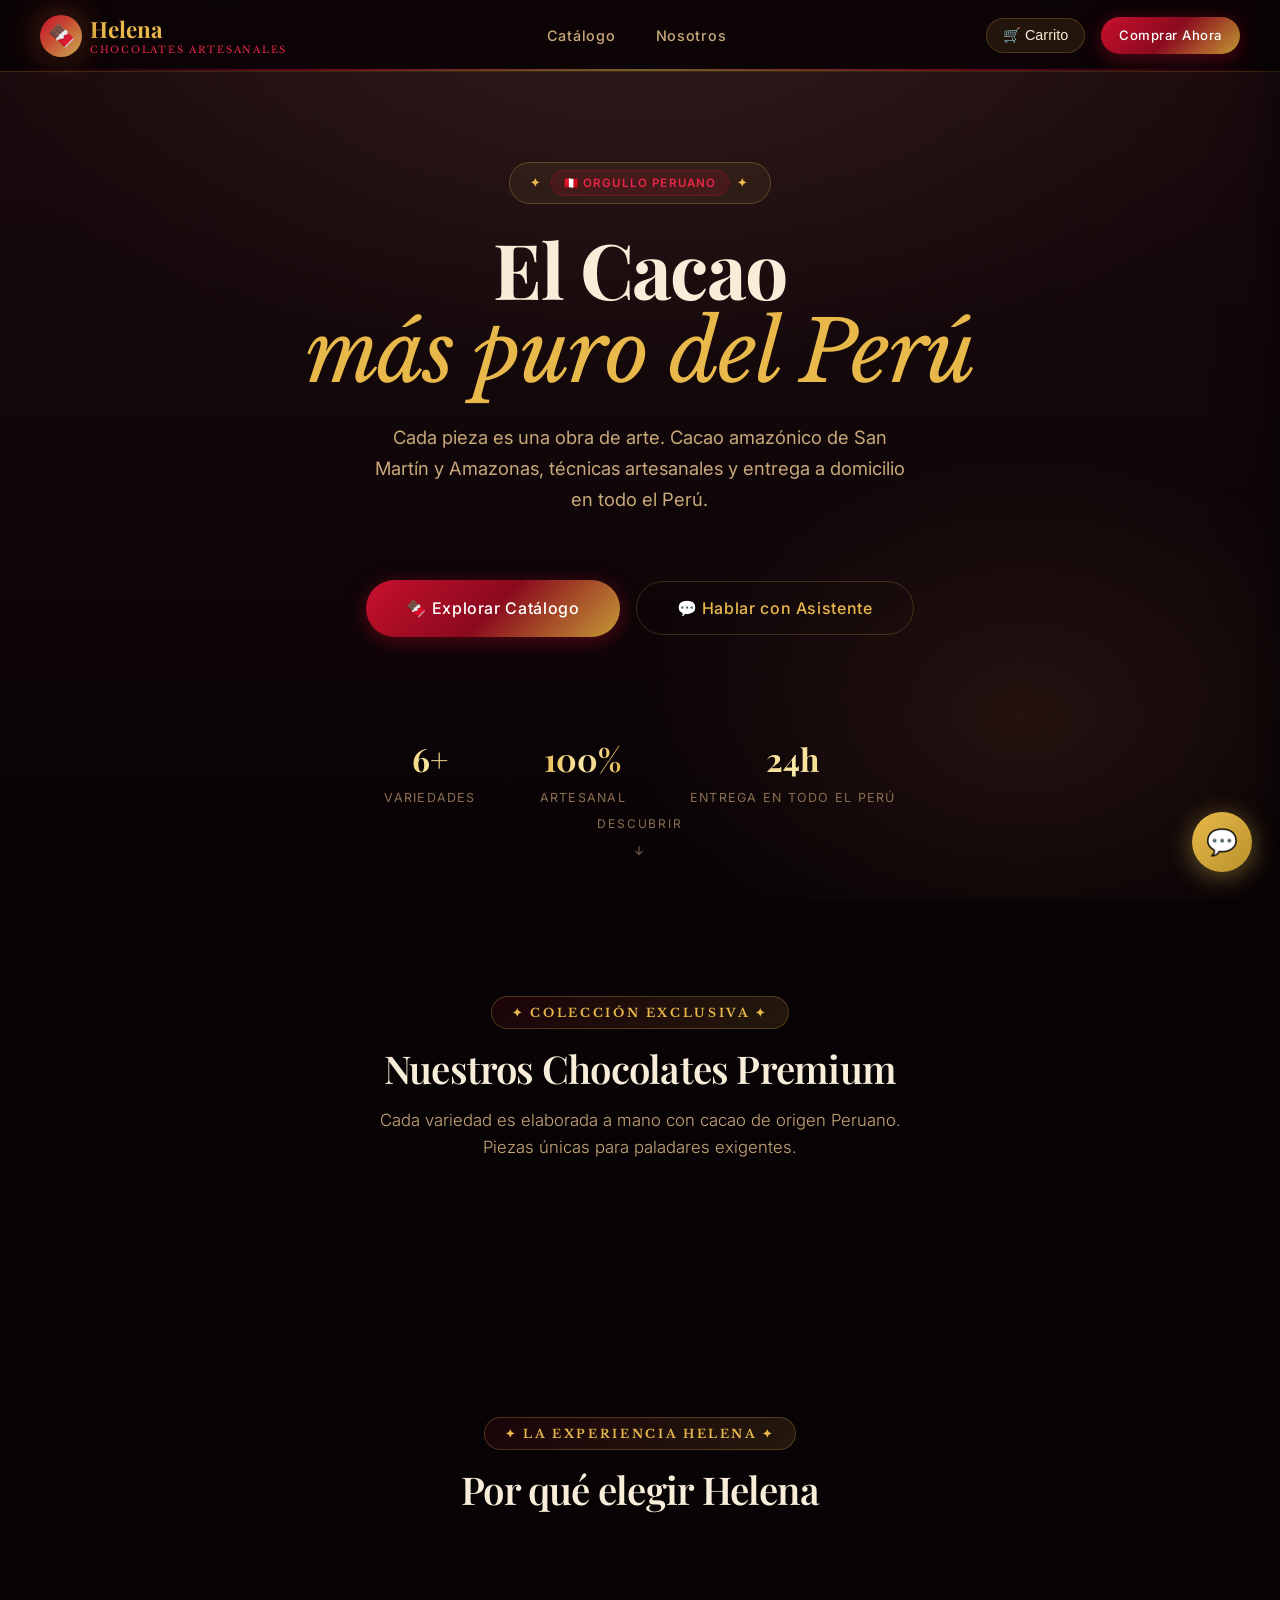
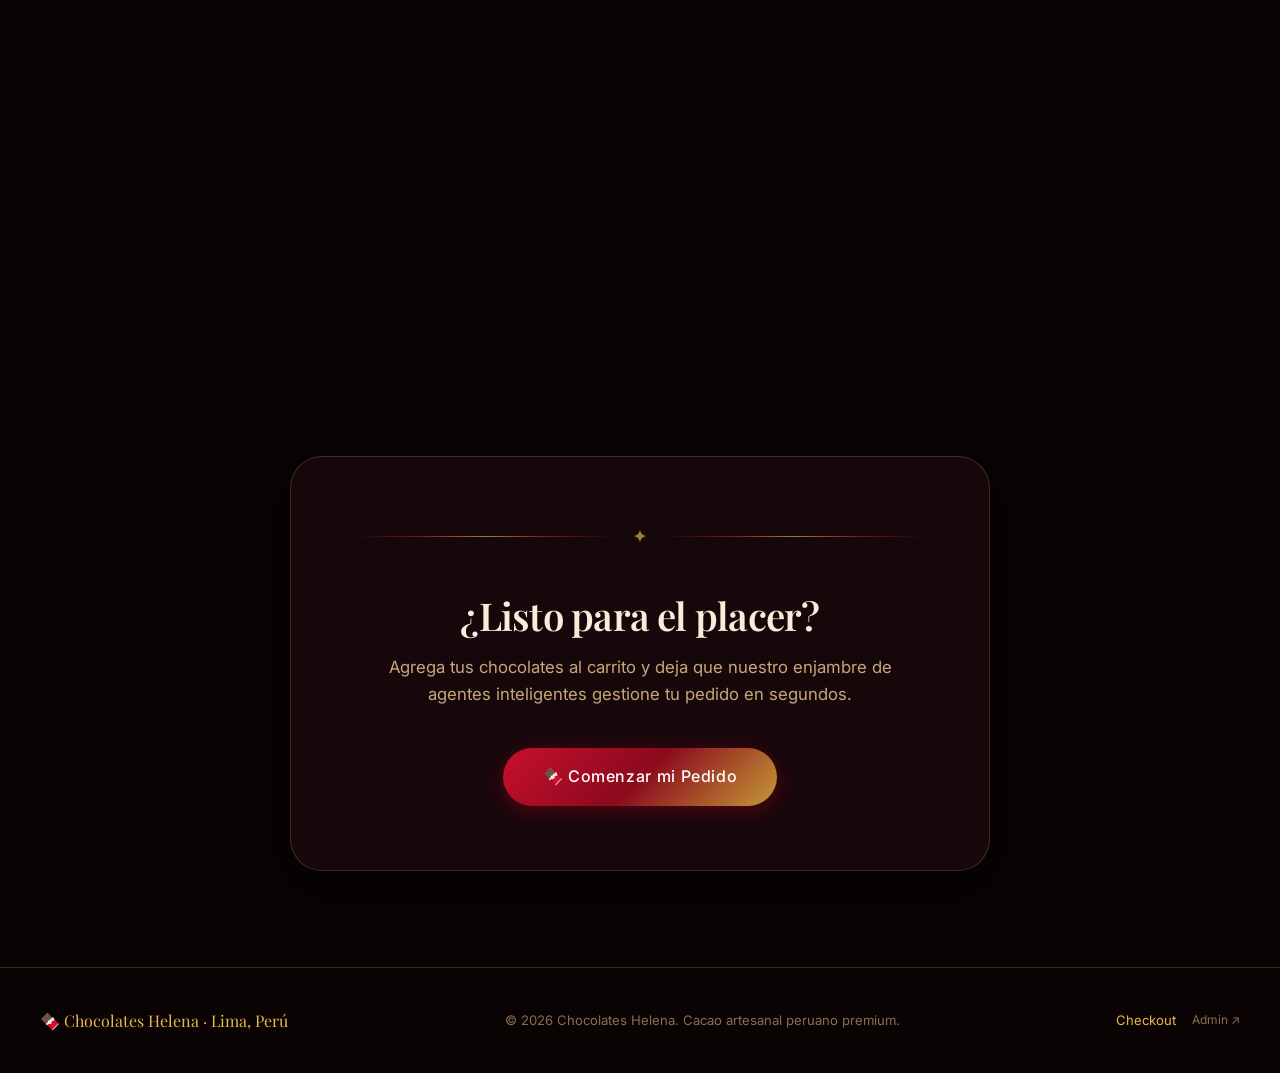
==== frontend/index.html @ 7be3026b "Estructura inicial del proyecto" ====
<!DOCTYPE html>
<html lang="es">

<head>
  <meta charset="UTF-8">
  <meta name="viewport" content="width=device-width, initial-scale=1.0">
  <meta name="description"
    content="Chocolates Helena — Chocolates artesanales premium del Perú. Cacao amazónico de San Martín y Amazonas. Trufas, bombones y tabletas con entrega a domicilio en Lima.">
  <title>Chocolates Helena — Artesanía en Cacao Peruano Premium</title>
  <link rel="stylesheet" href="css/main.css">
  <link rel="stylesheet" href="css/animations.css">
  <link rel="stylesheet" href="css/catalog.css">
  <link rel="stylesheet" href="css/chat.css">
</head>

<body>

  <!-- ═══════════════════ NAVBAR ═══════════════════ -->
  <nav class="navbar" id="navbar">
    <a href="index.html" class="nav-logo">
      <div class="nav-logo-icon">🍫</div>
      <div>
        <span class="nav-logo-text">Helena</span>
        <span class="nav-logo-subtitle">Chocolates Artesanales</span>
      </div>
    </a>
    <ul class="nav-links">
      <li><a href="#catalogo">Catálogo</a></li>
      <li><a href="#nosotros">Nosotros</a></li>
    </ul>
    <div class="nav-actions">
      <button class="cart-btn" onclick="UI.toggleCart()" id="cart-nav-btn">
        🛒 Carrito
        <span class="cart-count" id="cart-count-nav" style="display:none">0</span>
      </button>
      <a href="checkout.html" class="btn btn-primary btn-sm">Comprar Ahora</a>
    </div>
  </nav>

  <!-- ═══════════════════ HERO ═══════════════════ -->
  <section class="hero" id="inicio">
    <div class="hero-bg"></div>
    <div class="hero-particles" id="particles"></div>
    <div class="hero-content">
      <div class="hero-label">
        <span>✦</span>
        <span class="peru-flag-badge">🇵🇪 Orgullo Peruano</span>
        <span>✦</span>
      </div>
      <h1 class="hero-title">
        El Cacao<br>
        <span class="line-2">más puro del Perú</span>
      </h1>
      <p class="hero-subtitle">
        Cada pieza es una obra de arte. Cacao amazónico de San Martín y Amazonas,
        técnicas artesanales y entrega a domicilio en todo el Perú.
      </p>
      <div class="hero-actions">
        <a href="#catalogo" class="btn btn-primary btn-lg">
          🍫 Explorar Catálogo
        </a>
        <button class="btn btn-secondary btn-lg" onclick="UI.toggleChat()">
          💬 Hablar con Asistente
        </button>
      </div>
      <div class="hero-stats">
        <div class="hero-stat">
          <span class="hero-stat-number gold-shimmer">6+</span>
          <span class="hero-stat-label">Variedades</span>
        </div>
        <div class="hero-stat">
          <span class="hero-stat-number gold-shimmer">100%</span>
          <span class="hero-stat-label">Artesanal</span>
        </div>
        <div class="hero-stat">
          <span class="hero-stat-number gold-shimmer">24h</span>
          <span class="hero-stat-label">Entrega en todo el Perú</span>
        </div>
      </div>
    </div>
    <div class="hero-scroll">
      <span>Descubrir</span>
      <span>↓</span>
    </div>
  </section>

  <!-- ═══════════════════ CATÁLOGO ═══════════════════ -->
  <section class="catalog-section" id="catalogo">
    <div class="container">
      <div class="section-header">
        <span class="section-label">✦ Colección Exclusiva ✦</span>
        <h2 class="section-title">Nuestros Chocolates Premium</h2>
        <p class="section-subtitle">Cada variedad es elaborada a mano con cacao de origen Peruano. Piezas únicas para
          paladares exigentes.</p>
      </div>
      <div class="catalog-grid" id="catalog-grid">
        <!-- Renderizado por catalog.js -->
      </div>
    </div>
  </section>

  <!-- ═══════════════════ FEATURES ═══════════════════ -->
  <section class="features-section" id="nosotros">
    <div class="container">
      <div class="section-header">
        <span class="section-label">✦ La Experiencia Helena ✦</span>
        <h2 class="section-title">Por qué elegir Helena</h2>
      </div>
      <div class="features-grid">
        <div class="glass-card feature-card reveal">
          <span class="feature-icon">🌿</span>
          <div class="feature-title">Cacao Amazónico</div>
          <p class="feature-desc">Cacao cultivado en San Martín y Amazonas, Perú. Del árbol a tu mesa, trazabilidad
            garantizada.</p>
        </div>
        <div class="glass-card feature-card reveal delay-100">
          <span class="feature-icon">👨‍🍳</span>
          <div class="feature-title">Maestros Chocolateros</div>
          <p class="feature-desc">Cada pieza elaborada por artesanos peruanos con décadas de experiencia en chocolatería
            fina.</p>
        </div>
        <div class="glass-card feature-card reveal delay-200">
          <span class="feature-icon">🚚</span>
          <div class="feature-title">Entrega en Lima</div>
          <p class="feature-desc">Delivery inteligente con cálculo de ruta en tiempo real. Tu pedido fresco en
            Miraflores, Surco, San Isidro y más.</p>
        </div>
        <div class="glass-card feature-card reveal delay-300">
          <span class="feature-icon">🔒</span>
          <div class="feature-title">Pago Seguro</div>
          <p class="feature-desc">Pasarela de pagos encriptada. Tus datos siempre protegidos con tecnología premium.</p>
        </div>
      </div>
    </div>
  </section>

  <!-- ═══════════════════ CTA ═══════════════════ -->
  <section style="padding: var(--space-3xl) 0">
    <div class="container text-center">
      <div class="glass-panel" style="padding: var(--space-2xl); max-width: 700px; margin: 0 auto;">
        <div class="ornament-divider" style="margin-bottom: var(--space-xl)">✦</div>
        <h2 style="margin-bottom: var(--space-md)">¿Listo para el placer?</h2>
        <p style="color: var(--text-secondary); margin-bottom: var(--space-xl); font-size: 1.05rem">
          Agrega tus chocolates al carrito y deja que nuestro enjambre de agentes inteligentes gestione tu pedido en
          segundos.
        </p>
        <a href="#catalogo" class="btn btn-primary btn-lg">🍫 Comenzar mi Pedido</a>
      </div>
    </div>
  </section>

  <!-- ═══════════════════ FOOTER ═══════════════════ -->
  <footer class="footer">
    <div class="container footer-inner">
      <div class="footer-brand">🍫 Chocolates Helena · Lima, Perú</div>
      <div class="footer-copy">© 2026 Chocolates Helena. Cacao artesanal peruano premium.</div>
      <div style="display:flex;gap:var(--space-md);font-size:0.82rem;color:var(--text-muted)">
        <a href="checkout.html" style="color:var(--gold);text-decoration:none">Checkout</a>
        <a href="admin.html" style="color:var(--text-muted);text-decoration:none;font-size:0.75rem">Admin ↗</a>
      </div>
    </div>
  </footer>

  <!-- ═══════════════════ CART PANEL ═══════════════════ -->
  <div class="cart-overlay" id="cart-overlay" onclick="UI.toggleCart()"></div>
  <div class="cart-panel" id="cart-panel">
    <div class="cart-header">
      <span class="cart-title">🛒 Mi Carrito</span>
      <button class="btn btn-ghost btn-sm" onclick="UI.toggleCart()">✕</button>
    </div>
    <div class="cart-items" id="cart-items">
      <div class="cart-empty" id="cart-empty">
        <span class="cart-empty-icon">🛒</span>
        <span style="color:var(--text-muted);font-size:0.9rem">Tu carrito está vacío</span>
        <p style="color:var(--text-muted);font-size:0.82rem">Explora nuestro catálogo y agrega tus chocolates favoritos.
        </p>
      </div>
    </div>
    <div class="cart-footer">
      <div class="cart-total-row">
        <span class="cart-total-label">Total</span>
        <span class="cart-total-amount" id="cart-total">$0 COP</span>
      </div>
      <a href="checkout.html" class="btn btn-primary w-full" onclick="UI.toggleCart()">
        💳 Proceder al Checkout
      </a>
      <button class="btn btn-ghost w-full btn-sm" onclick="Cart.clear(); UI.showToast('Carrito vaciado','info')">
        🗑️ Vaciar Carrito
      </button>
    </div>
  </div>

  <!-- ═══════════════════ CHAT WIDGET ═══════════════════ -->
  <button class="chat-toggle" id="chat-toggle-btn" onclick="UI.toggleChat()">💬</button>
  <div class="chat-panel" id="chat-panel">
    <div class="chat-header">
      <div class="chat-avatar-header">🍫</div>
      <div class="chat-agent-info">
        <span class="chat-agent-name">Asistente Helena</span>
        <span class="chat-agent-status">En línea • Agente de Atención</span>
      </div>
    </div>
    <div class="chat-messages" id="chat-messages"></div>
    <div class="chat-input-area">
      <input type="text" class="chat-input" id="chat-input" placeholder="Escribe tu mensaje..." autocomplete="off">
      <button class="chat-send-btn" id="chat-send-btn">➤</button>
    </div>
  </div>

  <!-- ═══════════════════ TOAST ═══════════════════ -->
  <div class="toast-container" id="toast-container"></div>

  <!-- ═══════════════════ SCRIPTS ═══════════════════ -->
  <script src="js/config.js"></script>
  <script src="js/state.js"></script>
  <script src="js/geminiAPI.js"></script>
  <script src="js/mcp/postgresMCP.js"></script>
  <script src="js/mcp/paymentMCP.js"></script>
  <script src="js/mcp/mapsMCP.js"></script>
  <script src="js/mcp/emailMCP.js"></script>
  <script src="js/agents/frontAgent.js"></script>
  <script src="js/agents/orderAgent.js"></script>
  <script src="js/agents/paymentAgent.js"></script>
  <script src="js/agents/logisticsAgent.js"></script>
  <script src="js/orchestrator.js"></script>
  <script src="js/catalog.js"></script>
  <script src="js/ui.js"></script>
  <script src="js/geminiConfig.js"></script>
  <script>
    // ── Inicialización ──────────────────────────────────────────
    document.addEventListener('DOMContentLoaded', async () => {
      GeminiConfig.init();
      GeminiConfig.promptIfNeeded();
      UI.initNavbar();
      UI.renderCatalog();
      UI.renderCart();

      // Partículas flotantes en el hero
      const container = document.getElementById('particles');
      for (let i = 0; i < 18; i++) {
        const p = document.createElement('div');
        p.className = 'particle';
        p.style.cssText = `
      left:${Math.random() * 100}%;
      top:${Math.random() * 100}%;
      opacity:${0.1 + Math.random() * 0.4};
      animation-delay:${Math.random() * 4}s;
      animation-duration:${3 + Math.random() * 4}s;
      width:${2 + Math.random() * 5}px;
      height:${2 + Math.random() * 5}px;
    `;
        container.appendChild(p);
      }

      // Sincronizar carrito entre páginas
      SessionState.on('cart:update', () => UI.renderCart());

      // Saludo inicial del agente
      const greet = await Orchestrator.greetUser();
      UI.appendChatMessage('agent', greet);

      // Chat input
      const input = document.getElementById('chat-input');
      const sendBtn = document.getElementById('chat-send-btn');

      async function sendMessage() {
        const msg = input.value.trim();
        if (!msg) return;
        input.value = '';
        UI.appendChatMessage('user', msg);
        const typingEl = UI.appendChatMessage('agent', '', true);
        // No delay artificial — Gemini ya tiene su latencia real
        const response = await Orchestrator.chat(msg);
        typingEl?.remove();
        UI.appendChatMessage('agent', response);
      }

      sendBtn.addEventListener('click', sendMessage);
      input.addEventListener('keydown', e => { if (e.key === 'Enter') sendMessage(); });
    });
  </script>
</body>

</html>
---- frontend/css/main.css ----
@import url('https://fonts.googleapis.com/css2?family=Playfair+Display:ital,wght@0,400;0,600;0,700;1,400;1,600&family=Inter:wght@300;400;500;600&family=Cormorant+Garamond:ital,wght@0,300;0,600;1,300&family=Libre+Baskerville:ital,wght@0,400;0,700;1,400&display=swap');

:root {
  /* ── Paleta Peruana ─────────────────────────────────────── */
  --peru-red:       #C8102E;   /* Rojo Bandera */
  --peru-red-deep:  #8B0A1E;   /* Rojo oscuro */
  --peru-red-light: #E8274A;   /* Rojo vibrante */
  --peru-red-glow:  rgba(200,16,46,0.28);

  /* Tonos chocolate peruano (cacao amazónico) */
  --choc-black:   #080305;
  --choc-deep:    #100608;
  --choc-dark:    #1A0A0D;
  --choc-mid:     #2D1218;
  --choc-warm:    #4A1E25;
  --choc-brown:   #7A3030;
  --choc-mocha:   #9B5C4A;
  --choc-caramel: #B8845A;

  /* Dorado Sol Inca */
  --gold:         #E8B84B;
  --gold-light:   #F5CF6A;
  --gold-pale:    #FAE8A8;
  --gold-deep:    #C49A35;
  --gold-glow:    rgba(232,184,75,0.35);

  /* Cremas y neutros */
  --cream:        #F7EDD8;
  --cream-dark:   #EACFA8;
  --cream-darker: #C8A87A;
  --text-primary:   #F7EDD8;
  --text-secondary: #C8A87A;
  --text-muted:     #8A6E52;

  /* Glassmorphism */
  --glass-bg:     rgba(26,10,13,0.78);
  --glass-border: rgba(232,184,75,0.22);
  --glass-hover:  rgba(232,184,75,0.10);
  --glass-card:   rgba(45,18,24,0.60);
  --glass-red:    rgba(200,16,46,0.12);

  /* Semáforo */
  --success: #4CAF7C;
  --success-bg: rgba(76,175,124,0.15);
  --error:   #E05A4F;
  --error-bg: rgba(224,90,79,0.15);
  --warning: #E8A840;
  --info:    #5AB4E0;

  /* Tipografía */
  --font-display: 'Playfair Display', Georgia, serif;
  --font-body:    'Inter', -apple-system, sans-serif;
  --font-elegant: 'Libre Baskerville', Georgia, serif;
  --font-italic:  'Cormorant Garamond', Georgia, serif;

  /* Espaciado */
  --space-xs: 4px;  --space-sm: 8px;   --space-md: 16px;
  --space-lg: 24px; --space-xl: 40px;  --space-2xl: 64px; --space-3xl: 96px;

  /* Radios */
  --radius-sm: 6px; --radius-md: 12px; --radius-lg: 20px;
  --radius-xl: 32px; --radius-pill: 999px;

  /* Sombras */
  --shadow-sm:   0 2px 8px rgba(0,0,0,0.35);
  --shadow-md:   0 8px 24px rgba(0,0,0,0.45);
  --shadow-lg:   0 16px 48px rgba(0,0,0,0.55);
  --shadow-gold: 0 0 36px rgba(232,184,75,0.28), 0 4px 16px rgba(0,0,0,0.45);
  --shadow-red:  0 0 36px rgba(200,16,46,0.25), 0 4px 20px rgba(0,0,0,0.45);
  --shadow-card: 0 8px 32px rgba(0,0,0,0.50), inset 0 1px 0 rgba(232,184,75,0.10);

  /* Transiciones */
  --t-fast:   0.15s ease;
  --t-smooth: 0.35s cubic-bezier(0.4,0,0.2,1);
  --t-spring: 0.5s cubic-bezier(0.34,1.56,0.64,1);

  --max-width: 1280px;
  --nav-height: 72px;
}

/* ── Reset & Base ───────────────────────────────────────────── */
*,*::before,*::after { box-sizing: border-box; margin: 0; padding: 0; }
html { scroll-behavior: smooth; }

body {
  font-family: var(--font-body);
  background-color: var(--choc-black);
  color: var(--text-primary);
  line-height: 1.6;
  min-height: 100vh;
  overflow-x: hidden;
  -webkit-font-smoothing: antialiased;
}

/* Fondo con degradado peruano sutil */
body::before {
  content: '';
  position: fixed; inset: 0;
  background:
    radial-gradient(ellipse 70% 55% at 15% 8%,  rgba(200,16,46,0.18) 0%, transparent 55%),
    radial-gradient(ellipse 55% 45% at 85% 92%, rgba(26,10,13,0.85) 0%, transparent 60%),
    radial-gradient(ellipse 45% 40% at 55% 45%, rgba(232,184,75,0.05) 0%, transparent 50%),
    radial-gradient(ellipse 80% 70% at 50% 50%, rgba(8,3,5,0.6) 0%, transparent 80%);
  pointer-events: none; z-index: 0;
}

/* Patrón andino sutil en el fondo */
body::after {
  content: '';
  position: fixed; inset: 0;
  background-image: repeating-linear-gradient(
    45deg,
    transparent,
    transparent 40px,
    rgba(200,16,46,0.02) 40px,
    rgba(200,16,46,0.02) 41px
  ),
  repeating-linear-gradient(
    -45deg,
    transparent,
    transparent 40px,
    rgba(232,184,75,0.02) 40px,
    rgba(232,184,75,0.02) 41px
  );
  pointer-events: none; z-index: 0;
}

/* ── Tipografía ─────────────────────────────────────────────── */
h1,h2,h3,h4 {
  font-family: var(--font-display);
  font-weight: 600; line-height: 1.2;
  letter-spacing: -0.02em;
}
h1 { font-size: clamp(2.2rem,5vw,3.8rem); }
h2 { font-size: clamp(1.6rem,3vw,2.4rem); }
h3 { font-size: clamp(1.1rem,2vw,1.5rem); }

.text-gold     { color: var(--gold); }
.text-red      { color: var(--peru-red); }
.text-cream    { color: var(--cream); }
.text-muted    { color: var(--text-muted); }
.display-text  { font-family: var(--font-italic); font-style: italic; font-weight: 300; letter-spacing: 0.05em; }
.elegant-text  { font-family: var(--font-elegant); }

/* ── Navbar ─────────────────────────────────────────────────── */
.navbar {
  position: fixed; top: 0; left: 0; right: 0; height: var(--nav-height); z-index: 1000;
  display: flex; align-items: center; justify-content: space-between; padding: 0 var(--space-xl);
  background: rgba(8,3,5,0.88); backdrop-filter: blur(20px) saturate(1.5);
  border-bottom: 1px solid var(--glass-border);
  transition: background var(--t-smooth);
}
.navbar.scrolled { background: rgba(8,3,5,0.98); }

/* Línea roja peruana bajo el nav */
.navbar::after {
  content: '';
  position: absolute; bottom: 0; left: 0; right: 0; height: 2px;
  background: linear-gradient(90deg, transparent, var(--peru-red), var(--gold), var(--peru-red), transparent);
  opacity: 0.5;
}

.nav-logo { display: flex; align-items: center; gap: var(--space-sm); text-decoration: none; }
.nav-logo-icon {
  width: 42px; height: 42px;
  background: linear-gradient(135deg, var(--peru-red) 0%, var(--gold-deep) 100%);
  border-radius: 50%; display: flex; align-items: center; justify-content: center;
  font-size: 22px; box-shadow: var(--shadow-red), var(--shadow-gold);
  position: relative; overflow: hidden;
}
.nav-logo-icon::after {
  content: '';
  position: absolute; inset: 0;
  background: linear-gradient(135deg, transparent 40%, rgba(255,255,255,0.15) 100%);
  border-radius: 50%;
}

.nav-logo-text     { font-family: var(--font-display); font-size: 1.4rem; font-weight: 700; color: var(--gold); }
.nav-logo-subtitle { font-family: var(--font-elegant); font-size: 0.60rem; color: var(--peru-red-light); letter-spacing: 0.18em; text-transform: uppercase; display: block; margin-top: -5px; }

.nav-links { display: flex; align-items: center; gap: var(--space-xl); list-style: none; }
.nav-links a {
  color: var(--text-secondary); text-decoration: none; font-size: 0.9rem;
  font-weight: 500; letter-spacing: 0.05em; transition: color var(--t-fast); position: relative;
}
.nav-links a::after {
  content: ''; position: absolute; bottom: -4px; left: 0; right: 0; height: 2px;
  background: linear-gradient(90deg, var(--peru-red), var(--gold));
  transform: scaleX(0); transition: transform var(--t-smooth); transform-origin: center;
}
.nav-links a:hover { color: var(--gold); }
.nav-links a:hover::after { transform: scaleX(1); }
.nav-actions { display: flex; align-items: center; gap: var(--space-md); }

/* ── Botones ─────────────────────────────────────────────────── */
.btn {
  display: inline-flex; align-items: center; justify-content: center; gap: var(--space-sm);
  padding: 12px 28px; border-radius: var(--radius-pill); font-family: var(--font-body);
  font-weight: 500; font-size: 0.9rem; letter-spacing: 0.04em; cursor: pointer; border: none;
  transition: all var(--t-smooth); text-decoration: none; white-space: nowrap;
  position: relative; overflow: hidden;
}
.btn::before {
  content: ''; position: absolute; inset: 0;
  background: rgba(255,255,255,0.08); opacity: 0; transition: opacity var(--t-fast);
}
.btn:hover::before { opacity: 1; }

.btn-primary {
  background: linear-gradient(135deg, var(--peru-red) 0%, var(--peru-red-deep) 50%, var(--gold-deep) 100%);
  color: #fff;
  box-shadow: 0 4px 20px rgba(200,16,46,0.4), 0 2px 8px rgba(0,0,0,0.3);
}
.btn-primary:hover { transform: translateY(-2px); box-shadow: 0 8px 32px rgba(200,16,46,0.55), 0 4px 16px rgba(232,184,75,0.3); }
.btn-primary:active { transform: translateY(0); }

.btn-secondary {
  background: transparent; color: var(--gold); border: 1px solid var(--glass-border);
  backdrop-filter: blur(8px);
}
.btn-secondary:hover { border-color: var(--gold); background: var(--glass-hover); transform: translateY(-2px); }

.btn-ghost {
  background: var(--glass-bg); color: var(--text-primary);
  border: 1px solid var(--glass-border); backdrop-filter: blur(12px);
}
.btn-ghost:hover { border-color: var(--gold); color: var(--gold); }

.btn-red {
  background: linear-gradient(135deg, var(--peru-red), var(--peru-red-deep));
  color: #fff; box-shadow: 0 4px 20px rgba(200,16,46,0.4);
}
.btn-red:hover { transform: translateY(-2px); box-shadow: 0 8px 32px rgba(200,16,46,0.6); }

.btn-sm  { padding: 8px 18px; font-size: 0.82rem; }
.btn-lg  { padding: 16px 40px; font-size: 1rem; }

/* ── Cards de Vidrio ─────────────────────────────────────────── */
.glass-card {
  background: var(--glass-card); backdrop-filter: blur(20px) saturate(1.4);
  border: 1px solid var(--glass-border); border-radius: var(--radius-lg);
  box-shadow: var(--shadow-card); transition: all var(--t-smooth);
}
.glass-card:hover {
  border-color: rgba(232,184,75,0.4);
  box-shadow: var(--shadow-gold), 0 0 0 1px rgba(200,16,46,0.1);
  transform: translateY(-4px);
}

.glass-panel {
  background: var(--glass-bg); backdrop-filter: blur(24px) saturate(1.5);
  border: 1px solid var(--glass-border); border-radius: var(--radius-xl);
  box-shadow: var(--shadow-lg);
}

/* ── Encabezados de sección ─────────────────────────────────── */
.section-header { text-align: center; margin-bottom: var(--space-2xl); }
.section-label {
  display: inline-block; font-family: var(--font-elegant); font-size: 0.75rem; font-weight: 700;
  letter-spacing: 0.22em; text-transform: uppercase; color: var(--gold);
  background: linear-gradient(135deg, rgba(200,16,46,0.1), rgba(232,184,75,0.12));
  border: 1px solid rgba(232,184,75,0.25); border-radius: var(--radius-pill);
  padding: 6px 20px; margin-bottom: var(--space-md);
}
.section-title    { margin-bottom: var(--space-md); color: var(--cream); }
.section-subtitle { color: var(--text-secondary); font-size: 1.05rem; max-width: 560px; margin: 0 auto; font-weight: 300; }

/* ── Formularios ─────────────────────────────────────────────── */
.badge {
  display: inline-flex; align-items: center; justify-content: center;
  min-width: 20px; height: 20px; padding: 0 6px; border-radius: var(--radius-pill);
  font-size: 0.72rem; font-weight: 600;
  background: linear-gradient(135deg, var(--peru-red), var(--gold-deep));
  color: #fff;
}

.form-group  { display: flex; flex-direction: column; gap: var(--space-xs); }
.form-label  { font-size: 0.8rem; font-weight: 500; color: var(--text-secondary); letter-spacing: 0.06em; text-transform: uppercase; }
.form-input  {
  background: rgba(45,18,24,0.65); border: 1px solid var(--glass-border);
  border-radius: var(--radius-md); padding: 14px 18px;
  font-family: var(--font-body); font-size: 0.95rem; color: var(--text-primary);
  transition: all var(--t-fast); outline: none; width: 100%;
}
.form-input::placeholder { color: var(--text-muted); }
.form-input:focus {
  border-color: var(--gold);
  background: rgba(45,18,24,0.85);
  box-shadow: 0 0 0 3px rgba(232,184,75,0.12), 0 0 0 1px rgba(200,16,46,0.08);
}
.form-input.error { border-color: var(--error); }

/* ── Toast ───────────────────────────────────────────────────── */
.toast-container {
  position: fixed; bottom: var(--space-xl); right: var(--space-xl);
  z-index: 9000; display: flex; flex-direction: column; gap: var(--space-sm); pointer-events: none;
}
.toast {
  background: var(--glass-bg); backdrop-filter: blur(20px);
  border: 1px solid var(--glass-border); border-radius: var(--radius-lg);
  padding: var(--space-md) var(--space-lg); color: var(--text-primary);
  font-size: 0.9rem; pointer-events: all;
  animation: toastIn 0.4s var(--t-spring) forwards;
  max-width: 320px; display: flex; align-items: center; gap: var(--space-sm);
}
.toast.success { border-color: rgba(76,175,124,0.5); }
.toast.error   { border-color: rgba(200,16,46,0.6); }
@keyframes toastIn {
  from { opacity: 0; transform: translateX(100px) scale(0.9); }
  to   { opacity: 1; transform: translateX(0) scale(1); }
}

/* ── Scrollbar ──────────────────────────────────────────────── */
::-webkit-scrollbar        { width: 5px; height: 5px; }
::-webkit-scrollbar-track  { background: var(--choc-dark); }
::-webkit-scrollbar-thumb  { background: var(--choc-warm); border-radius: var(--radius-pill); }
::-webkit-scrollbar-thumb:hover { background: var(--peru-red); }

/* ── Layout ─────────────────────────────────────────────────── */
.container { max-width: var(--max-width); margin: 0 auto; padding: 0 var(--space-xl); }
.flex      { display: flex; } .flex-col { flex-direction: column; }
.items-center { align-items: center; } .justify-between { justify-content: space-between; }
.justify-center { justify-content: center; }
.gap-sm { gap: var(--space-sm); } .gap-md { gap: var(--space-md); } .gap-lg { gap: var(--space-lg); }
.w-full  { width: 100%; } .text-center { text-align: center; }
section  { position: relative; z-index: 1; }

/* ── Divisor ornamental andino ──────────────────────────────── */
.ornament-divider {
  display: flex; align-items: center; gap: var(--space-md);
  color: var(--gold); font-size: 1.2rem; opacity: 0.65;
}
.ornament-divider::before,.ornament-divider::after {
  content: ''; flex: 1; height: 1px;
  background: linear-gradient(90deg, transparent, var(--peru-red), var(--gold), var(--peru-red), transparent);
}

/* ── Footer ─────────────────────────────────────────────────── */
.footer {
  position: relative; z-index: 1; padding: var(--space-xl) 0;
  border-top: 1px solid var(--glass-border);
  background: rgba(8,3,5,0.9); backdrop-filter: blur(20px);
}
.footer-inner {
  display: flex; align-items: center; justify-content: space-between;
  flex-wrap: wrap; gap: var(--space-md);
}
.footer-brand {
  font-family: var(--font-display); font-size: 1.1rem; color: var(--gold);
  display: flex; align-items: center; gap: var(--space-sm);
}
.footer-copy { font-size: 0.82rem; color: var(--text-muted); }

/* ── Bandera peruana mini decorativa ─────────────────────────── */
.peru-flag-badge {
  display: inline-flex; align-items: center; gap: 6px;
  background: rgba(200,16,46,0.12); border: 1px solid rgba(200,16,46,0.3);
  border-radius: var(--radius-pill); padding: 3px 12px;
  font-size: 0.72rem; color: var(--peru-red-light); font-weight: 600; letter-spacing: 0.1em;
}

/* ── Responsive ─────────────────────────────────────────────── */
@media (max-width: 768px) {
  :root { --nav-height: 60px; }
  .container { padding: 0 var(--space-md); }
  .nav-links { display: none; }
  .navbar { padding: 0 var(--space-md); }
}
---- frontend/css/animations.css ----
/* ── Animations & Keyframes ─────────────────────────────────────── */

@keyframes fadeIn {
  from { opacity: 0; } to { opacity: 1; }
}
@keyframes fadeInUp {
  from { opacity: 0; transform: translateY(30px); }
  to   { opacity: 1; transform: translateY(0); }
}
@keyframes fadeInDown {
  from { opacity: 0; transform: translateY(-20px); }
  to   { opacity: 1; transform: translateY(0); }
}
@keyframes slideInLeft {
  from { opacity: 0; transform: translateX(-40px); }
  to   { opacity: 1; transform: translateX(0); }
}
@keyframes slideInRight {
  from { opacity: 0; transform: translateX(40px); }
  to   { opacity: 1; transform: translateX(0); }
}
@keyframes scaleIn {
  from { opacity: 0; transform: scale(0.85); }
  to   { opacity: 1; transform: scale(1); }
}
@keyframes shimmer {
  0%   { background-position: -200% center; }
  100% { background-position: 200% center; }
}
@keyframes pulse {
  0%,100% { opacity: 1; }
  50%      { opacity: 0.5; }
}
@keyframes pulseGlow {
  0%,100% { box-shadow: 0 0 8px rgba(201,168,76,0.3); }
  50%      { box-shadow: 0 0 24px rgba(201,168,76,0.7); }
}
@keyframes float {
  0%,100% { transform: translateY(0); }
  50%      { transform: translateY(-8px); }
}
@keyframes rotate {
  from { transform: rotate(0deg); }
  to   { transform: rotate(360deg); }
}
@keyframes ripple {
  0%   { transform: scale(0); opacity: 1; }
  100% { transform: scale(4); opacity: 0; }
}
@keyframes typewriter {
  from { width: 0; }
  to   { width: 100%; }
}
@keyframes blinkCursor {
  0%,100% { border-right-color: var(--gold); }
  50%      { border-right-color: transparent; }
}
@keyframes confetti-fall {
  0%   { transform: translateY(-20px) rotate(0deg); opacity: 1; }
  100% { transform: translateY(100vh) rotate(720deg); opacity: 0; }
}
@keyframes heroGradient {
  0%   { background-position: 0% 50%; }
  50%  { background-position: 100% 50%; }
  100% { background-position: 0% 50%; }
}
@keyframes borderGlow {
  0%,100% { border-color: rgba(201,168,76,0.2); }
  50%      { border-color: rgba(201,168,76,0.6); }
}
@keyframes slideUp {
  from { transform: translateY(100%); opacity: 0; }
  to   { transform: translateY(0); opacity: 1; }
}
@keyframes logEntry {
  from { opacity: 0; transform: translateX(-12px); }
  to   { opacity: 1; transform: translateX(0); }
}
@keyframes agentActivate {
  0%   { box-shadow: 0 0 0 0 rgba(201,168,76,0.5); }
  70%  { box-shadow: 0 0 0 12px rgba(201,168,76,0); }
  100% { box-shadow: 0 0 0 0 rgba(201,168,76,0); }
}
@keyframes mcpPing {
  0%   { transform: scale(1); opacity: 1; }
  50%  { transform: scale(1.5); opacity: 0.5; }
  100% { transform: scale(1); opacity: 1; }
}
@keyframes successBounce {
  0%,100% { transform: scale(1); }
  30%      { transform: scale(1.15); }
  60%      { transform: scale(0.95); }
}
@keyframes cardFlip {
  0%   { transform: rotateY(0deg); }
  100% { transform: rotateY(180deg); }
}
@keyframes dotDance {
  0%,80%,100% { transform: scale(0); opacity: 0.3; }
  40%          { transform: scale(1); opacity: 1; }
}
@keyframes progressBar {
  from { width: 0%; }
  to   { width: 100%; }
}
@keyframes mapDraw {
  from { stroke-dashoffset: 1000; }
  to   { stroke-dashoffset: 0; }
}
@keyframes starPop {
  0%   { transform: scale(0) rotate(-30deg); opacity: 0; }
  60%  { transform: scale(1.2) rotate(10deg); opacity: 1; }
  100% { transform: scale(1) rotate(0deg); opacity: 1; }
}

/* ── Animation Utilities ─────────────────────────────────────── */
.animate-fadeIn      { animation: fadeIn 0.5s ease forwards; }
.animate-fadeInUp    { animation: fadeInUp 0.6s ease forwards; }
.animate-fadeInDown  { animation: fadeInDown 0.5s ease forwards; }
.animate-slideLeft   { animation: slideInLeft 0.5s ease forwards; }
.animate-slideRight  { animation: slideInRight 0.5s ease forwards; }
.animate-scaleIn     { animation: scaleIn 0.4s var(--t-spring) forwards; }
.animate-float       { animation: float 3s ease-in-out infinite; }
.animate-pulse       { animation: pulse 2s ease-in-out infinite; }
.animate-pulseGlow   { animation: pulseGlow 2s ease-in-out infinite; }
.animate-rotate      { animation: rotate 1s linear infinite; }

/* Stagger delays */
.delay-100 { animation-delay: 0.1s; }
.delay-200 { animation-delay: 0.2s; }
.delay-300 { animation-delay: 0.3s; }
.delay-400 { animation-delay: 0.4s; }
.delay-500 { animation-delay: 0.5s; }
.delay-600 { animation-delay: 0.6s; }

/* ── Shimmer Loading ─────────────────────────────────────────── */
.shimmer {
  background: linear-gradient(90deg, var(--choc-warm) 25%, var(--choc-brown) 50%, var(--choc-warm) 75%);
  background-size: 200% auto;
  animation: shimmer 1.5s linear infinite;
}

/* ── Gold Shimmer Text ───────────────────────────────────────── */
.gold-shimmer {
  background: linear-gradient(90deg, var(--gold), var(--gold-pale), var(--gold), var(--gold-light), var(--gold));
  background-size: 200% auto;
  -webkit-background-clip: text;
  -webkit-text-fill-color: transparent;
  background-clip: text;
  animation: shimmer 3s linear infinite;
}

/* ── Typing Dots ─────────────────────────────────────────────── */
.typing-dots { display: flex; gap: 4px; align-items: center; }
.typing-dots span {
  width: 7px; height: 7px; border-radius: 50%;
  background: var(--gold); display: inline-block;
  animation: dotDance 1.2s ease-in-out infinite;
}
.typing-dots span:nth-child(1) { animation-delay: 0s; }
.typing-dots span:nth-child(2) { animation-delay: 0.2s; }
.typing-dots span:nth-child(3) { animation-delay: 0.4s; }

/* ── MCP Status Indicator ────────────────────────────────────── */
.mcp-status-dot {
  width: 8px; height: 8px; border-radius: 50%;
  display: inline-block; animation: mcpPing 1.5s ease-in-out infinite;
}
.mcp-status-dot.active  { background: var(--gold); }
.mcp-status-dot.success { background: var(--success); animation: none; }
.mcp-status-dot.error   { background: var(--error); animation: none; }
.mcp-status-dot.pending { background: var(--text-muted); animation: pulse 1.5s infinite; }

/* ── Progress Steps ──────────────────────────────────────────── */
.step-indicator {
  display: flex; align-items: center; gap: 0; margin-bottom: var(--space-2xl);
}
.step {
  display: flex; flex-direction: column; align-items: center; gap: var(--space-xs);
  flex: 1; position: relative;
}
.step-circle {
  width: 40px; height: 40px; border-radius: 50%;
  display: flex; align-items: center; justify-content: center;
  font-size: 0.85rem; font-weight: 600;
  border: 2px solid var(--glass-border);
  background: var(--choc-dark); color: var(--text-muted);
  transition: all var(--t-smooth); z-index: 1;
}
.step.active .step-circle   { border-color: var(--gold); color: var(--gold); background: rgba(201,168,76,0.12); animation: agentActivate 1.5s ease-in-out infinite; }
.step.done   .step-circle   { border-color: var(--success); background: var(--success); color: var(--choc-dark); }
.step-label { font-size: 0.72rem; color: var(--text-muted); text-align: center; transition: color var(--t-fast); }
.step.active .step-label    { color: var(--gold); }
.step.done   .step-label    { color: var(--success); }
.step-connector {
  position: absolute; top: 20px; left: 50%; right: -50%;
  height: 2px; background: var(--glass-border); z-index: 0; transition: background var(--t-smooth);
}
.step.done .step-connector  { background: var(--success); }

/* ── Hover Lift ──────────────────────────────────────────────── */
.hover-lift { transition: transform var(--t-smooth), box-shadow var(--t-smooth); }
.hover-lift:hover { transform: translateY(-6px); box-shadow: var(--shadow-gold); }

/* ── Card Entrance (scroll reveal) ──────────────────────────── */
.reveal { opacity: 0; transform: translateY(24px); transition: opacity 0.6s ease, transform 0.6s ease; }
.reveal.visible { opacity: 1; transform: translateY(0); }
---- frontend/css/catalog.css ----
/* ── Hero Section ─────────────────────────────────────────── */
.hero {
  min-height: 100vh;
  display: flex;
  align-items: center;
  justify-content: center;
  position: relative;
  overflow: hidden;
  padding-top: var(--nav-height);
}

.hero-bg {
  position: absolute; inset: 0; z-index: 0;
  background:
    radial-gradient(ellipse 100% 80% at 50% 0%, rgba(74,44,42,0.5) 0%, transparent 55%),
    radial-gradient(ellipse 60% 60% at 80% 80%, rgba(107,58,42,0.25) 0%, transparent 50%),
    linear-gradient(180deg, var(--choc-dark) 0%, var(--choc-black) 100%);
}

.hero-particles {
  position: absolute; inset: 0; z-index: 0; overflow: hidden;
}

.particle {
  position: absolute;
  width: 4px; height: 4px;
  border-radius: 50%;
  background: var(--gold);
  opacity: 0;
  animation: float 4s ease-in-out infinite;
}

.hero-content {
  position: relative; z-index: 1;
  text-align: center;
  max-width: 780px;
  padding: var(--space-xl);
}

.hero-label {
  display: inline-flex; align-items: center; gap: var(--space-sm);
  font-size: 0.78rem; font-weight: 600; letter-spacing: 0.2em; text-transform: uppercase;
  color: var(--gold);
  background: rgba(201,168,76,0.08);
  border: 1px solid rgba(201,168,76,0.3);
  border-radius: var(--radius-pill);
  padding: 7px 20px;
  margin-bottom: var(--space-lg);
  animation: fadeInDown 0.7s ease forwards;
}

.hero-title {
  font-size: clamp(2.8rem, 6vw, 5.2rem);
  font-weight: 700;
  line-height: 1.05;
  margin-bottom: var(--space-lg);
  animation: fadeInUp 0.8s ease 0.1s both;
}

.hero-title .line-2 {
  font-family: var(--font-elegant);
  font-style: italic;
  font-weight: 300;
  color: var(--gold);
  display: block;
  font-size: 1.1em;
}

.hero-subtitle {
  font-size: 1.15rem;
  color: var(--text-secondary);
  line-height: 1.7;
  margin-bottom: var(--space-2xl);
  max-width: 540px;
  margin-left: auto; margin-right: auto;
  animation: fadeInUp 0.8s ease 0.25s both;
}

.hero-actions {
  display: flex; align-items: center; justify-content: center;
  gap: var(--space-md);
  flex-wrap: wrap;
  animation: fadeInUp 0.8s ease 0.4s both;
}

.hero-stats {
  display: flex; justify-content: center; gap: var(--space-2xl);
  margin-top: var(--space-3xl);
  animation: fadeInUp 0.8s ease 0.55s both;
}

.hero-stat { text-align: center; }
.hero-stat-number { font-family: var(--font-display); font-size: 2rem; font-weight: 700; color: var(--gold); display: block; }
.hero-stat-label  { font-size: 0.78rem; color: var(--text-muted); letter-spacing: 0.1em; text-transform: uppercase; }

.hero-scroll {
  position: absolute; bottom: var(--space-xl); left: 50%; transform: translateX(-50%);
  display: flex; flex-direction: column; align-items: center; gap: var(--space-sm);
  color: var(--text-muted); font-size: 0.75rem; letter-spacing: 0.15em; text-transform: uppercase;
  animation: float 2.5s ease-in-out infinite;
}

/* ── Catalog Section ─────────────────────────────────────── */
.catalog-section {
  padding: var(--space-3xl) 0;
}

.catalog-grid {
  display: grid;
  grid-template-columns: repeat(auto-fill, minmax(320px, 1fr));
  gap: var(--space-lg);
}

/* ── Product Card ────────────────────────────────────────── */
.product-card {
  overflow: hidden;
  cursor: pointer;
  transition: all 0.35s cubic-bezier(0.4,0,0.2,1);
}

.product-card:hover {
  transform: translateY(-8px);
  box-shadow: 0 24px 64px rgba(0,0,0,0.5), 0 0 32px rgba(201,168,76,0.18);
}

.product-img-wrap {
  position: relative;
  height: 220px;
  overflow: hidden;
}

.product-img {
  width: 100%; height: 100%;
  object-fit: cover;
  transition: transform 0.5s ease;
}

.product-card:hover .product-img { transform: scale(1.08); }

.product-badge {
  position: absolute; top: var(--space-md); right: var(--space-md);
  font-size: 0.72rem; font-weight: 700; letter-spacing: 0.08em; text-transform: uppercase;
  padding: 4px 12px; border-radius: var(--radius-pill);
  backdrop-filter: blur(8px);
}
.product-badge.bestseller { background: rgba(201,168,76,0.9); color: var(--choc-dark); }
.product-badge.tropical   { background: rgba(255,160,50,0.85); color: #1A0A05; }
.product-badge.classic    { background: rgba(44,24,16,0.9); color: var(--gold); border: 1px solid var(--gold); }
.product-badge.special    { background: rgba(180,80,140,0.85); color: #fff; }
.product-badge.premium    { background: linear-gradient(135deg,#C9A84C,#E8C870); color: var(--choc-dark); }
.product-badge.spicy      { background: rgba(200,50,30,0.85); color: #fff; }

.product-category-tag {
  position: absolute; top: var(--space-md); left: var(--space-md);
  font-size: 0.68rem; font-weight: 500; letter-spacing: 0.12em; text-transform: uppercase;
  color: var(--text-secondary);
  background: rgba(10,5,4,0.7);
  backdrop-filter: blur(8px);
  border: 1px solid var(--glass-border);
  border-radius: var(--radius-pill);
  padding: 3px 10px;
}

.product-body {
  padding: var(--space-lg);
  display: flex; flex-direction: column; gap: var(--space-sm);
}

.product-name {
  font-family: var(--font-display);
  font-size: 1.15rem;
  font-weight: 600;
  color: var(--cream);
}

.product-desc {
  font-size: 0.88rem;
  color: var(--text-secondary);
  line-height: 1.6;
}

.product-features {
  display: flex; flex-wrap: wrap; gap: var(--space-xs);
  margin: var(--space-xs) 0;
}

.feature-tag {
  font-size: 0.72rem; font-weight: 500;
  color: var(--gold);
  background: rgba(201,168,76,0.08);
  border: 1px solid rgba(201,168,76,0.2);
  border-radius: var(--radius-pill);
  padding: 3px 10px;
}

.product-footer {
  display: flex; align-items: center; justify-content: space-between;
  margin-top: var(--space-sm);
  padding-top: var(--space-sm);
  border-top: 1px solid var(--glass-border);
}

.product-price { display: flex; align-items: baseline; gap: 4px; }
.price-label   { font-size: 0.7rem; color: var(--text-muted); }
.price-amount  { font-family: var(--font-display); font-size: 1.25rem; font-weight: 700; color: var(--gold); }
.price-currency { font-size: 0.75rem; color: var(--text-muted); }

.add-to-cart-btn { transition: all 0.25s ease; }
.add-to-cart-btn.added { background: var(--success); transform: scale(0.95); }

/* ── Cart Panel ──────────────────────────────────────────── */
.cart-overlay {
  position: fixed; inset: 0; z-index: 1100;
  background: rgba(0,0,0,0.6); backdrop-filter: blur(4px);
  opacity: 0; pointer-events: none; transition: opacity var(--t-smooth);
}
.cart-overlay.active { opacity: 1; pointer-events: all; }

.cart-panel {
  position: fixed; top: 0; right: 0; bottom: 0;
  width: min(420px, 100vw); z-index: 1200;
  background: rgba(18,8,7,0.97);
  backdrop-filter: blur(24px);
  border-left: 1px solid var(--glass-border);
  display: flex; flex-direction: column;
  transform: translateX(100%); transition: transform var(--t-smooth);
  box-shadow: -8px 0 40px rgba(0,0,0,0.5);
}
.cart-panel.open { transform: translateX(0); }

.cart-header {
  padding: var(--space-lg) var(--space-xl);
  border-bottom: 1px solid var(--glass-border);
  display: flex; align-items: center; justify-content: space-between;
}
.cart-title { font-family: var(--font-display); font-size: 1.3rem; color: var(--gold); }

.cart-items { flex: 1; overflow-y: auto; padding: var(--space-lg); display: flex; flex-direction: column; gap: var(--space-md); }

.cart-empty {
  display: flex; flex-direction: column; align-items: center; justify-content: center;
  height: 100%; gap: var(--space-md); color: var(--text-muted);
}
.cart-empty-icon { font-size: 3rem; opacity: 0.4; }

.cart-item {
  display: flex; gap: var(--space-md); align-items: flex-start;
  padding: var(--space-md);
  background: rgba(44,24,16,0.4);
  border: 1px solid var(--glass-border);
  border-radius: var(--radius-md);
  transition: border-color var(--t-fast);
}
.cart-item:hover { border-color: rgba(201,168,76,0.4); }
.cart-item-img  { width: 60px; height: 60px; object-fit: cover; border-radius: var(--radius-sm); flex-shrink: 0; }
.cart-item-info { flex: 1; display: flex; flex-direction: column; gap: 4px; }
.cart-item-name { font-size: 0.9rem; font-weight: 500; color: var(--cream); }
.cart-item-price{ font-size: 0.8rem; color: var(--text-muted); }
.cart-item-controls { display: flex; align-items: center; gap: var(--space-sm); margin-top: 4px; }
.qty-btn { width: 24px; height: 24px; border-radius: 50%; border: 1px solid var(--glass-border); background: var(--glass-hover); color: var(--gold); cursor: pointer; font-size: 1rem; display: flex; align-items: center; justify-content: center; transition: all var(--t-fast); }
.qty-btn:hover { border-color: var(--gold); background: rgba(201,168,76,0.2); }
.qty-val { font-size: 0.9rem; font-weight: 600; min-width: 20px; text-align: center; }
.cart-item-subtotal { display: flex; flex-direction: column; align-items: flex-end; gap: var(--space-sm); font-size: 0.9rem; font-weight: 600; color: var(--gold); flex-shrink: 0; }
.cart-remove-btn { background: none; border: none; color: var(--text-muted); cursor: pointer; font-size: 0.85rem; transition: color var(--t-fast); }
.cart-remove-btn:hover { color: var(--error); }

.cart-footer {
  padding: var(--space-lg) var(--space-xl);
  border-top: 1px solid var(--glass-border);
  display: flex; flex-direction: column; gap: var(--space-md);
}
.cart-total-row { display: flex; justify-content: space-between; align-items: center; }
.cart-total-label { color: var(--text-secondary); font-size: 0.9rem; }
.cart-total-amount { font-family: var(--font-display); font-size: 1.4rem; font-weight: 700; color: var(--gold); }

/* ── Cart Button in Navbar ───────────────────────────────── */
.cart-btn {
  position: relative; cursor: pointer;
  background: var(--glass-hover);
  border: 1px solid var(--glass-border);
  border-radius: var(--radius-pill);
  padding: 8px 16px;
  display: flex; align-items: center; gap: var(--space-sm);
  color: var(--text-primary); font-size: 0.9rem;
  transition: all var(--t-fast);
}
.cart-btn:hover { border-color: var(--gold); color: var(--gold); }
.cart-count { background: var(--gold); color: var(--choc-dark); min-width: 20px; height: 20px; border-radius: 50%; font-size: 0.7rem; font-weight: 700; display: flex; align-items: center; justify-content: center; }

/* ── Features / Story Section ─────────────────────────────── */
.features-section { padding: var(--space-3xl) 0; }
.features-grid { display: grid; grid-template-columns: repeat(auto-fill, minmax(240px, 1fr)); gap: var(--space-lg); }
.feature-card { padding: var(--space-xl) var(--space-lg); text-align: center; }
.feature-icon { font-size: 2.5rem; margin-bottom: var(--space-md); display: block; }
.feature-title { font-family: var(--font-display); font-size: 1.1rem; color: var(--gold); margin-bottom: var(--space-sm); }
.feature-desc { font-size: 0.88rem; color: var(--text-secondary); line-height: 1.6; }

/* ── Footer ──────────────────────────────────────────────── */
.footer {
  background: rgba(10,5,4,0.95);
  border-top: 1px solid var(--glass-border);
  padding: var(--space-xl) 0;
}
.footer-inner { display: flex; justify-content: space-between; align-items: center; flex-wrap: wrap; gap: var(--space-md); }
.footer-brand { font-family: var(--font-display); color: var(--gold); font-size: 1rem; }
.footer-copy { color: var(--text-muted); font-size: 0.82rem; }

@media (max-width: 768px) {
  .catalog-grid { grid-template-columns: 1fr; }
  .hero-stats { gap: var(--space-xl); }
  .features-grid { grid-template-columns: repeat(2, 1fr); }
}
---- frontend/css/chat.css ----
/* ── Chat Widget ─────────────────────────────────────────── */
.chat-toggle {
  position: fixed; bottom: 28px; right: 28px; z-index: 1300;
  width: 60px; height: 60px; border-radius: 50%;
  background: linear-gradient(135deg, var(--gold), #B8922A);
  border: none; cursor: pointer;
  display: flex; align-items: center; justify-content: center;
  font-size: 1.6rem;
  box-shadow: 0 4px 24px rgba(201,168,76,0.5), 0 2px 8px rgba(0,0,0,0.4);
  transition: all var(--t-spring);
  animation: pulseGlow 3s ease-in-out infinite;
}
.chat-toggle:hover { transform: scale(1.1); }

.chat-panel {
  position: fixed; bottom: 100px; right: 28px; z-index: 1290;
  width: 360px; height: 500px;
  background: rgba(18,8,7,0.97);
  backdrop-filter: blur(24px);
  border: 1px solid var(--glass-border);
  border-radius: var(--radius-xl);
  display: flex; flex-direction: column;
  overflow: hidden;
  box-shadow: 0 20px 60px rgba(0,0,0,0.6), 0 0 24px rgba(201,168,76,0.12);
  transform: scale(0.85) translateY(20px);
  opacity: 0; pointer-events: none;
  transform-origin: bottom right;
  transition: all var(--t-spring);
}
.chat-panel.open { transform: scale(1) translateY(0); opacity: 1; pointer-events: all; }

.chat-header {
  padding: var(--space-md) var(--space-lg);
  background: linear-gradient(135deg, rgba(74,44,42,0.6), rgba(44,24,16,0.8));
  border-bottom: 1px solid var(--glass-border);
  display: flex; align-items: center; gap: var(--space-sm);
}
.chat-avatar-header { width: 36px; height: 36px; border-radius: 50%; background: linear-gradient(135deg, var(--gold), var(--choc-caramel)); display: flex; align-items: center; justify-content: center; font-size: 1.1rem; flex-shrink: 0; }
.chat-agent-info { flex: 1; }
.chat-agent-name { font-size: 0.9rem; font-weight: 600; color: var(--gold); display: block; }
.chat-agent-status { font-size: 0.72rem; color: var(--success); display: flex; align-items: center; gap: 4px; }
.chat-agent-status::before { content: ''; width: 6px; height: 6px; border-radius: 50%; background: var(--success); display: inline-block; animation: pulse 2s infinite; }

.chat-messages {
  flex: 1; overflow-y: auto; padding: var(--space-md);
  display: flex; flex-direction: column; gap: var(--space-sm);
}

.chat-msg { display: flex; gap: var(--space-sm); align-items: flex-end; }
.chat-msg.user { flex-direction: row-reverse; }
.chat-avatar { width: 28px; height: 28px; border-radius: 50%; display: flex; align-items: center; justify-content: center; font-size: 0.9rem; background: var(--choc-warm); flex-shrink: 0; }
.chat-msg.user .chat-avatar { background: rgba(201,168,76,0.2); border: 1px solid var(--glass-border); }
.chat-bubble {
  max-width: 78%; padding: 10px 14px;
  border-radius: 16px 16px 16px 4px;
  background: rgba(74,44,42,0.5);
  border: 1px solid var(--glass-border);
  font-size: 0.875rem; line-height: 1.55;
  color: var(--text-primary);
}
.chat-msg.user .chat-bubble { border-radius: 16px 16px 4px 16px; background: rgba(201,168,76,0.15); border-color: rgba(201,168,76,0.3); }

.chat-input-area {
  padding: var(--space-md);
  border-top: 1px solid var(--glass-border);
  display: flex; gap: var(--space-sm);
}
.chat-input {
  flex: 1;
  background: rgba(44,24,16,0.5);
  border: 1px solid var(--glass-border);
  border-radius: var(--radius-pill);
  padding: 10px 16px;
  font-family: var(--font-body); font-size: 0.88rem; color: var(--text-primary);
  outline: none; transition: border-color var(--t-fast);
}
.chat-input::placeholder { color: var(--text-muted); }
.chat-input:focus { border-color: var(--gold); }
.chat-send-btn { width: 40px; height: 40px; border-radius: 50%; background: linear-gradient(135deg, var(--gold), #B8922A); border: none; cursor: pointer; display: flex; align-items: center; justify-content: center; font-size: 1rem; transition: all var(--t-fast); flex-shrink: 0; }
.chat-send-btn:hover { transform: scale(1.1); }

/* ── Swarm Log ────────────────────────────────────────────── */
.swarm-log-panel {
  background: rgba(10,5,4,0.9);
  border: 1px solid var(--glass-border);
  border-radius: var(--radius-lg);
  overflow: hidden;
  height: 320px;
  display: flex; flex-direction: column;
}
.swarm-log-header {
  padding: var(--space-md) var(--space-lg);
  background: rgba(44,24,16,0.6);
  border-bottom: 1px solid var(--glass-border);
  display: flex; align-items: center; gap: var(--space-sm);
  font-size: 0.82rem; font-weight: 600; color: var(--gold); letter-spacing: 0.08em;
}
.swarm-log-header .live-dot { width: 8px; height: 8px; border-radius: 50%; background: var(--success); animation: pulse 1.5s infinite; }
.swarm-log {
  flex: 1; overflow-y: auto; padding: var(--space-sm) 0;
  font-family: 'Courier New', monospace; font-size: 0.78rem;
}
.log-entry {
  display: flex; align-items: flex-start; gap: var(--space-sm);
  padding: 5px var(--space-md);
  border-left: 2px solid transparent;
  transition: background var(--t-fast);
}
.log-entry:hover { background: rgba(201,168,76,0.05); }
.log-entry.log-info    { border-left-color: var(--info); }
.log-entry.log-success { border-left-color: var(--success); }
.log-entry.log-error   { border-left-color: var(--error); }
.log-entry.log-warning { border-left-color: var(--warning); }
.log-entry.log-mcp     { border-left-color: var(--gold); background: rgba(201,168,76,0.04); }
.log-entry.log-handoff { border-left-color: #9B6DFF; background: rgba(155,109,255,0.05); }
.log-time  { color: var(--text-muted); white-space: nowrap; flex-shrink: 0; font-size: 0.72rem; }
.log-icon  { flex-shrink: 0; font-size: 0.85rem; }
.log-content { display: flex; flex-direction: column; gap: 1px; min-width: 0; }
.log-agent { color: var(--gold); font-weight: 600; font-size: 0.72rem; }
.log-msg   { color: var(--text-secondary); font-size: 0.76rem; word-break: break-word; }
.log-entry.log-error .log-msg   { color: var(--error); }
.log-entry.log-success .log-msg { color: var(--success); }
.log-entry.log-handoff .log-msg { color: #9B6DFF; }
.log-entry.log-mcp .log-msg     { color: var(--gold-pale); }

@media (max-width: 480px) {
  .chat-panel { width: calc(100vw - 32px); right: 16px; }
  .chat-toggle { bottom: 20px; right: 20px; }
}
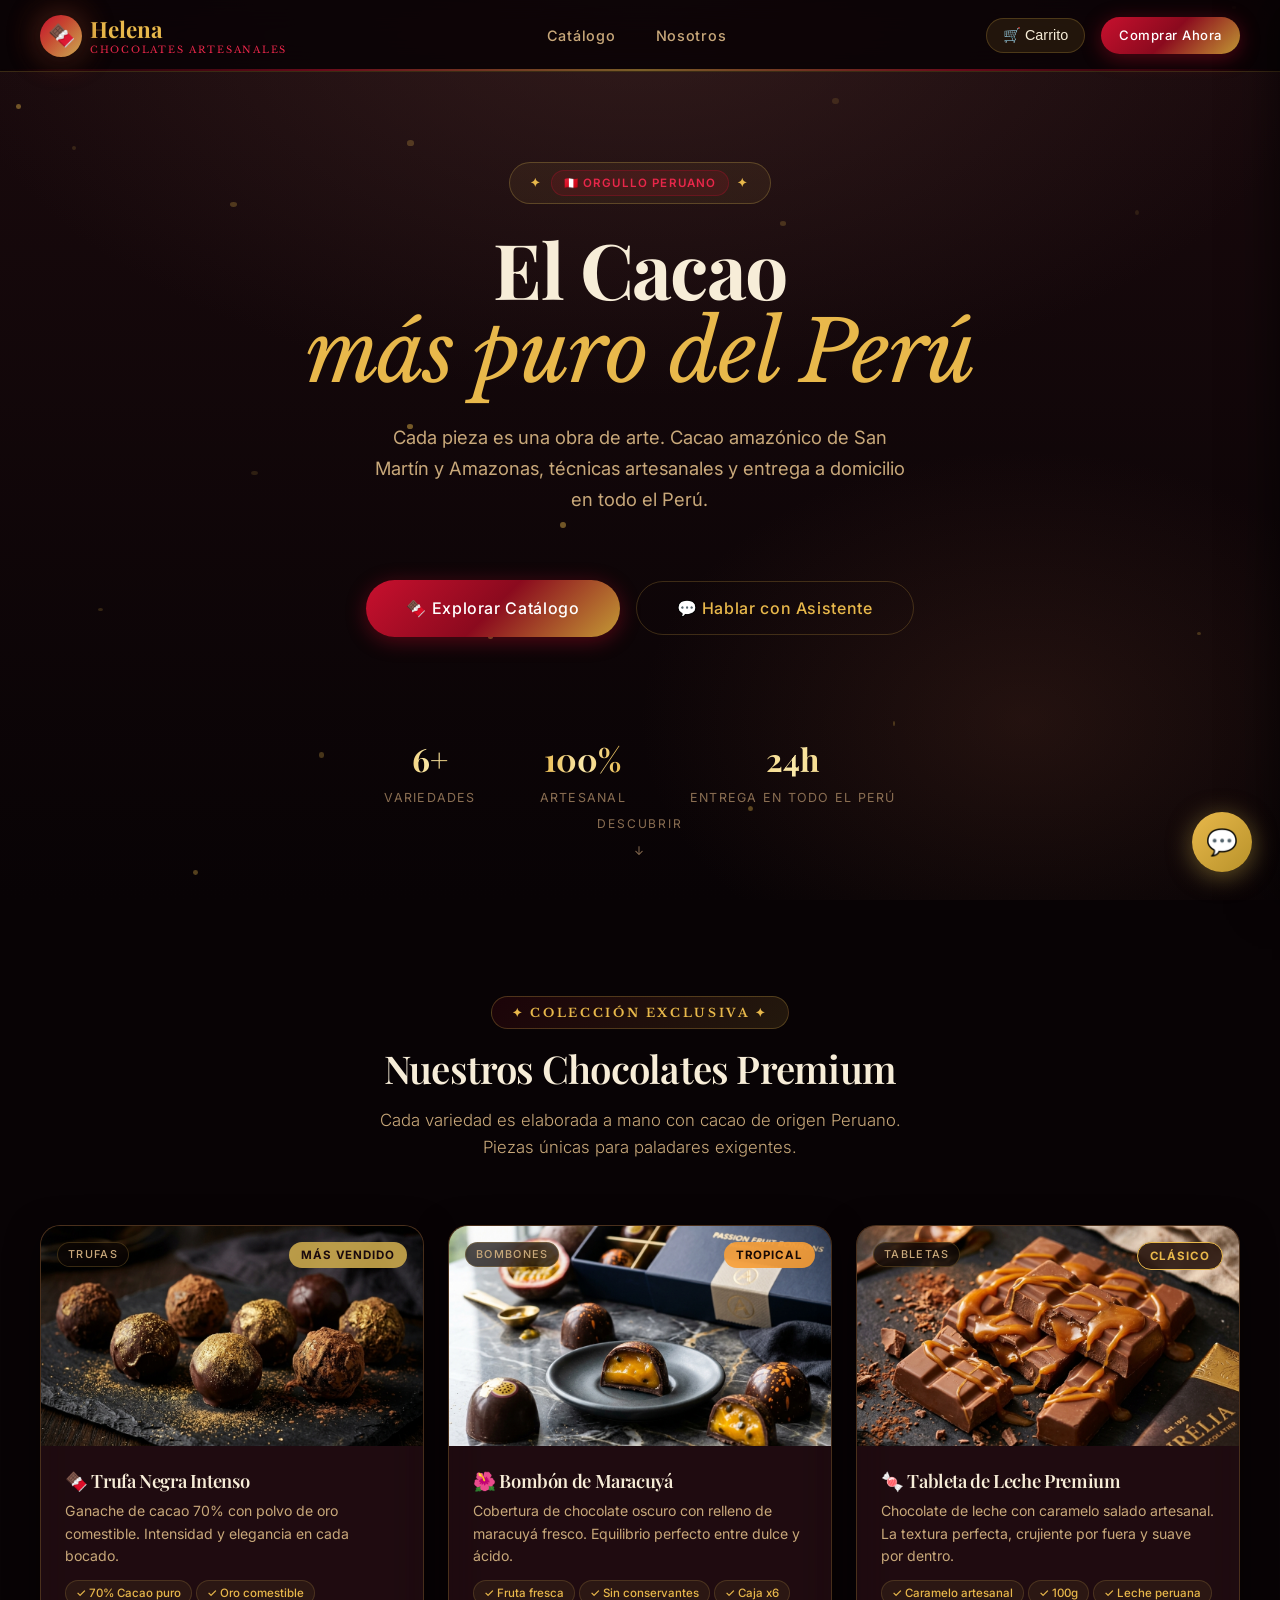
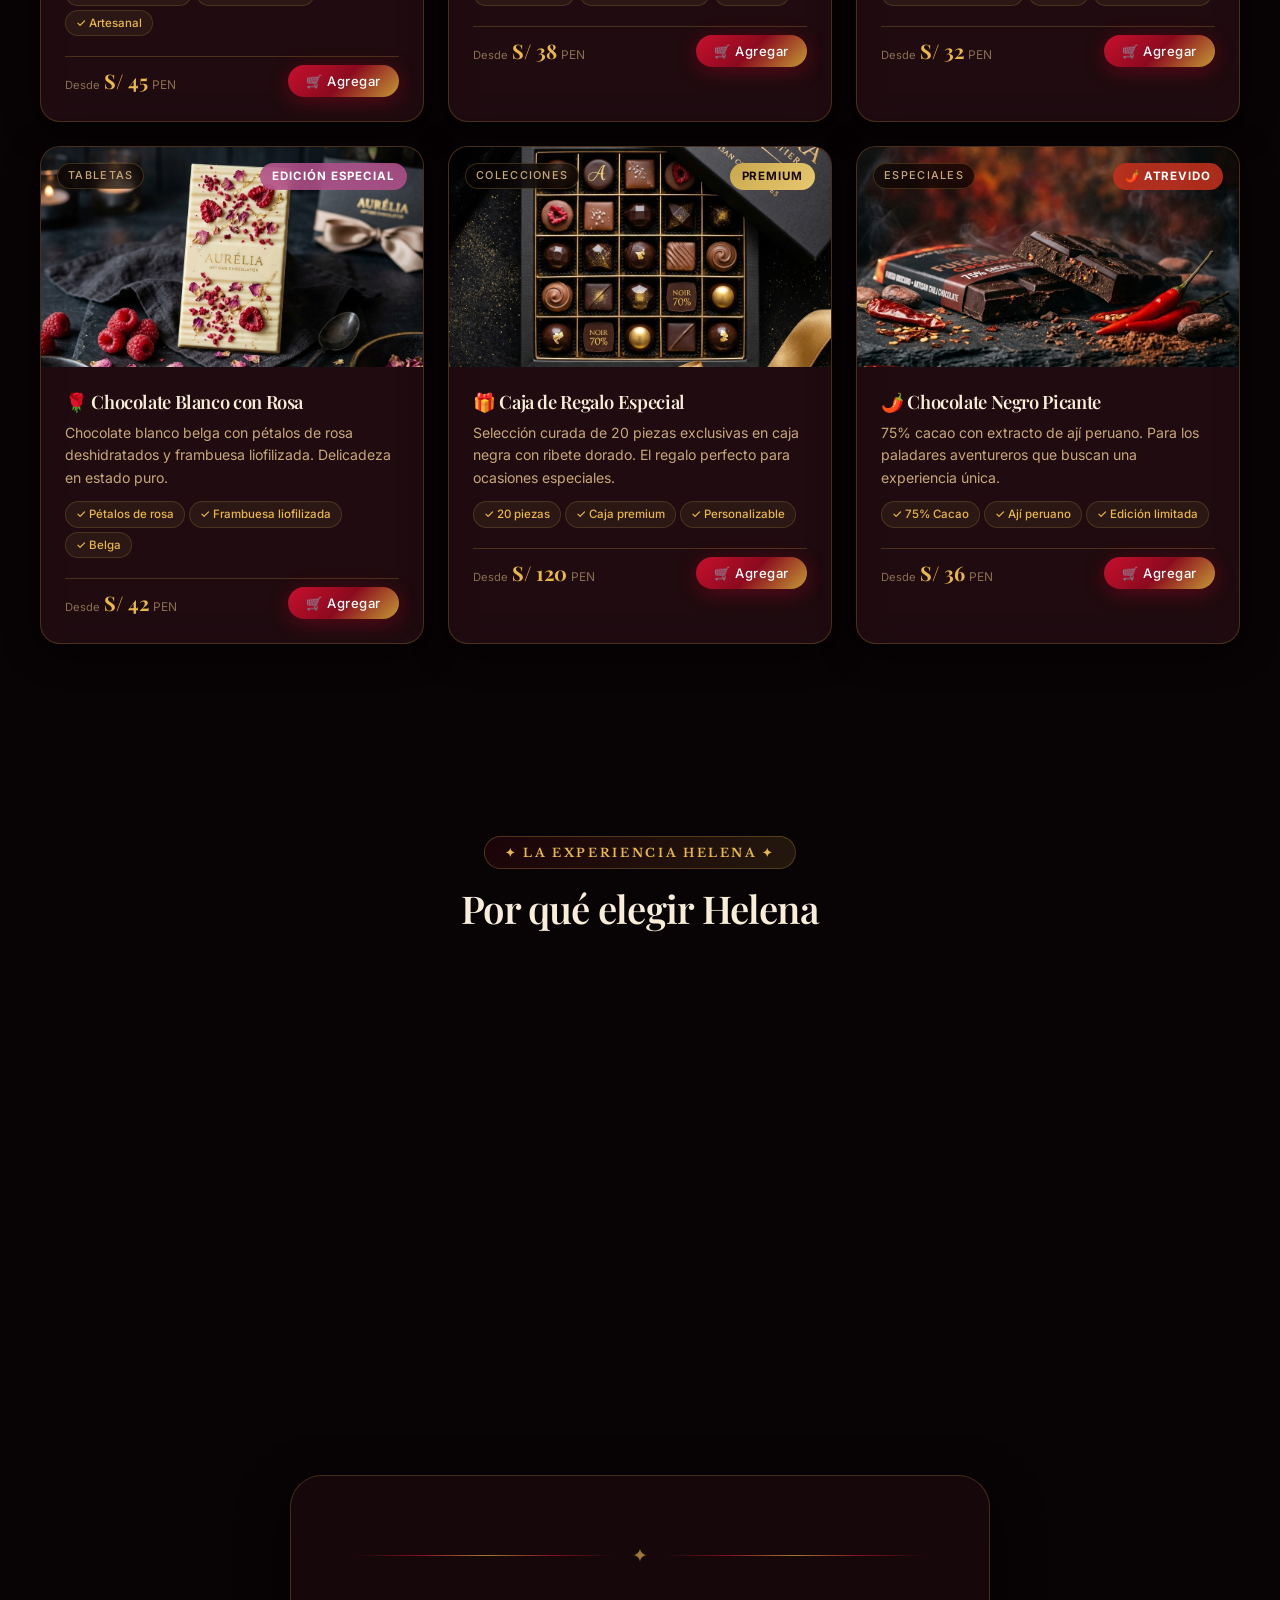
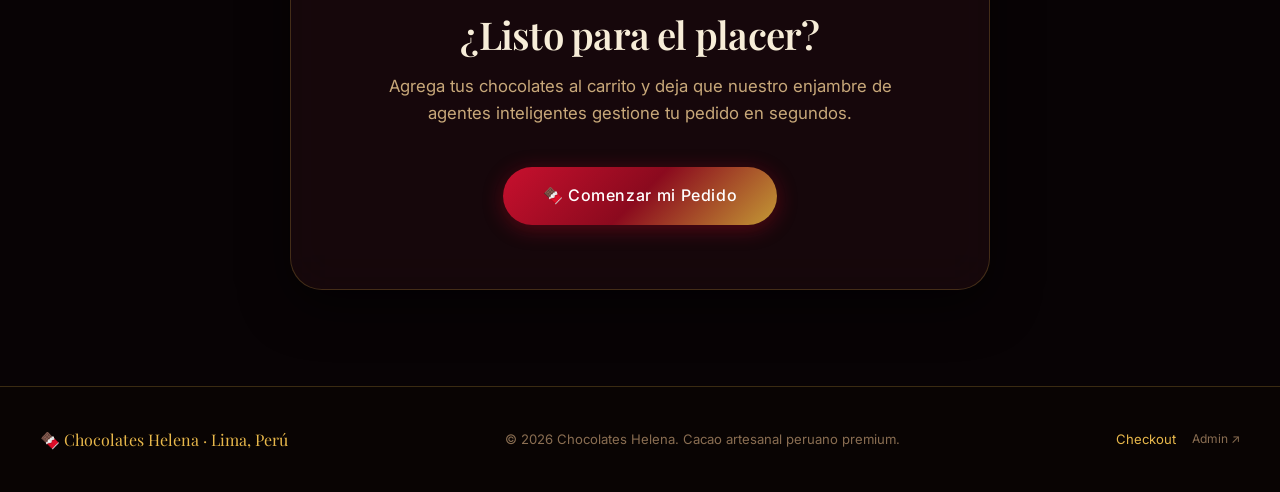
==== commit 4c295d55: "archivos actualizados" ====
--- a/frontend/index.html
+++ b/frontend/index.html
@@ -197,7 +197,7 @@
       <div class="chat-avatar-header">🍫</div>
       <div class="chat-agent-info">
         <span class="chat-agent-name">Asistente Helena</span>
-        <span class="chat-agent-status">En línea • Agente de Atención</span>
+        <span class="chat-agent-status" id="chat-agent-status">En línea • Agente de Atención</span>
       </div>
     </div>
     <div class="chat-messages" id="chat-messages"></div>
@@ -214,6 +214,7 @@
   <script src="js/config.js"></script>
   <script src="js/state.js"></script>
   <script src="js/geminiAPI.js"></script>
+  <script src="js/geminiConfig.js"></script>
   <script src="js/mcp/postgresMCP.js"></script>
   <script src="js/mcp/paymentMCP.js"></script>
   <script src="js/mcp/mapsMCP.js"></script>
@@ -225,7 +226,6 @@
   <script src="js/orchestrator.js"></script>
   <script src="js/catalog.js"></script>
   <script src="js/ui.js"></script>
-  <script src="js/geminiConfig.js"></script>
   <script>
     // ── Inicialización ──────────────────────────────────────────
     document.addEventListener('DOMContentLoaded', async () => {
--- a/frontend/css/chat.css
+++ b/frontend/css/chat.css
@@ -38,8 +38,39 @@
 .chat-avatar-header { width: 36px; height: 36px; border-radius: 50%; background: linear-gradient(135deg, var(--gold), var(--choc-caramel)); display: flex; align-items: center; justify-content: center; font-size: 1.1rem; flex-shrink: 0; }
 .chat-agent-info { flex: 1; }
 .chat-agent-name { font-size: 0.9rem; font-weight: 600; color: var(--gold); display: block; }
-.chat-agent-status { font-size: 0.72rem; color: var(--success); display: flex; align-items: center; gap: 4px; }
-.chat-agent-status::before { content: ''; width: 6px; height: 6px; border-radius: 50%; background: var(--success); display: inline-block; animation: pulse 2s infinite; }
+.chat-agent-status {
+  font-size: 0.72rem; color: var(--success);
+  display: flex; align-items: center; gap: 5px;
+}
+.chat-agent-status::before {
+  content: ''; width: 6px; height: 6px; border-radius: 50%;
+  background: var(--success); display: inline-block; animation: pulse 2s infinite;
+  flex-shrink: 0;
+}
+
+/* ── Status dot variants (controlados por GeminiConfig) ─── */
+.status-dot {
+  display: inline-block; width: 6px; height: 6px;
+  border-radius: 50%; flex-shrink: 0;
+}
+.status-dot.status-active  { background: var(--success); animation: pulse 2s infinite; }
+.status-dot.status-gemini  { background: #4285F4; animation: pulse 2.5s infinite; }
+.status-dot.status-offline { background: var(--text-muted); animation: none; }
+
+.chat-agent-status.status-ok      { color: var(--success); }
+.chat-agent-status.status-gemini  { color: #4285F4; }
+.chat-agent-status.status-offline { color: var(--text-muted); }
+
+/* Quitar el ::before cuando tenemos dots explícitos */
+.chat-agent-status.status-ok::before,
+.chat-agent-status.status-gemini::before,
+.chat-agent-status.status-offline::before { display: none; }
+
+.status-link {
+  color: var(--gold); text-decoration: none; opacity: 0.8;
+  font-size: 0.75rem; transition: opacity var(--t-fast);
+}
+.status-link:hover { opacity: 1; }
 
 .chat-messages {
   flex: 1; overflow-y: auto; padding: var(--space-md);
